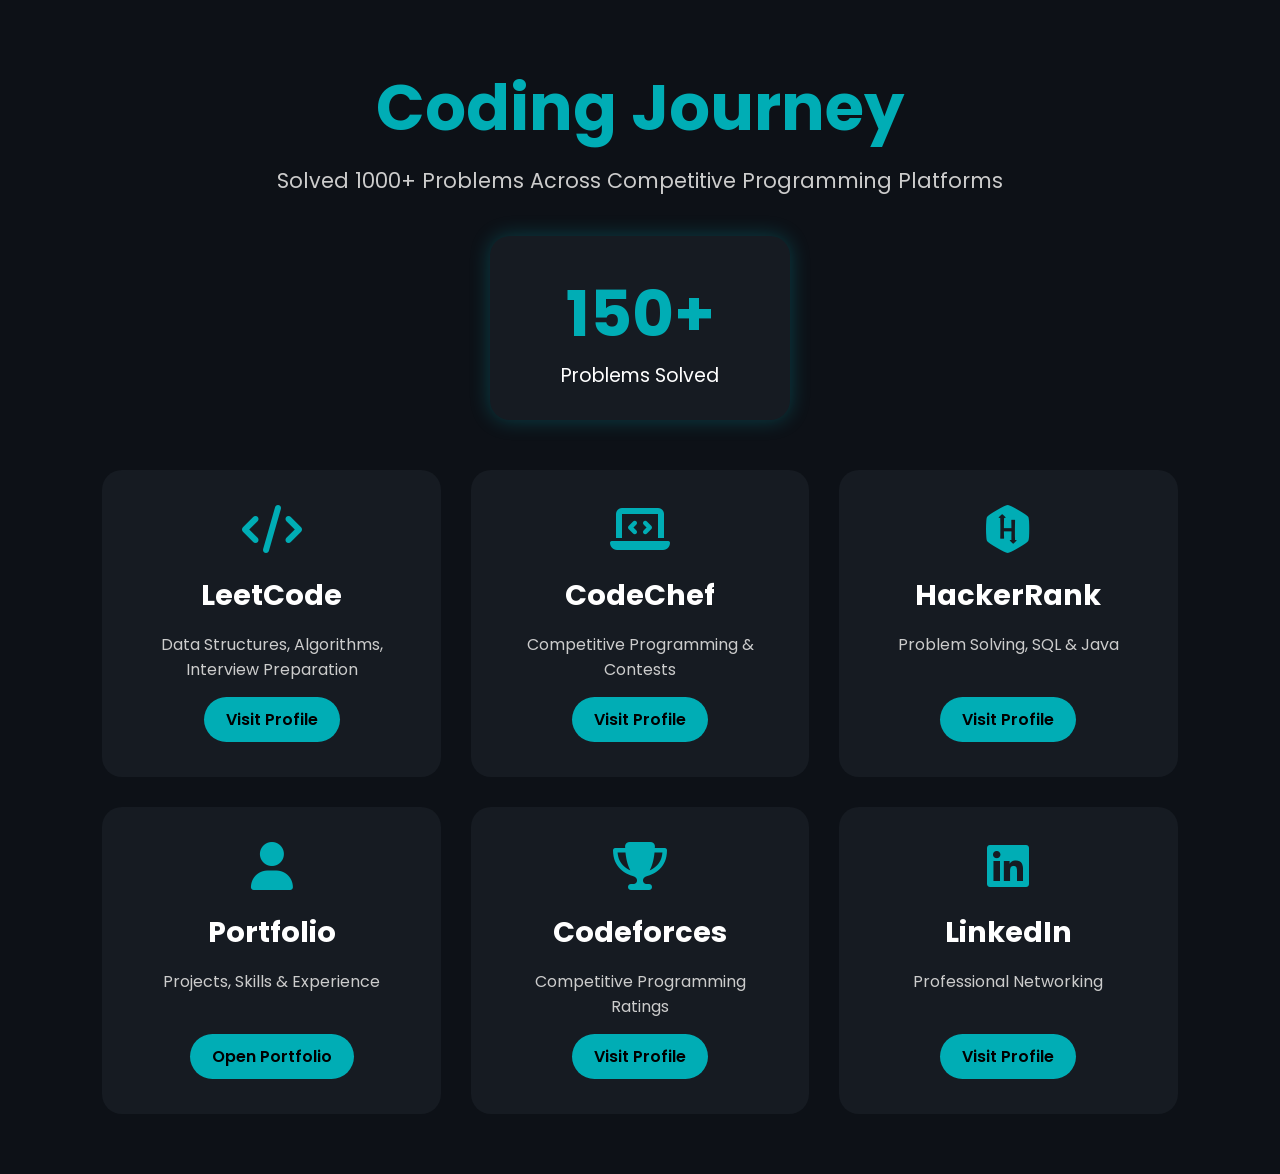
==== coding.html @ 4d541fc4 "competitive coding page added" ====
<!DOCTYPE html>
<html lang="en">
<head>
    <meta charset="UTF-8">
    <meta name="viewport" content="width=device-width, initial-scale=1.0">
    <title>Coding Profiles | Amar Shankar</title>

    <link rel="stylesheet" href="coding.css">

    <link rel="stylesheet"
    href="https://cdnjs.cloudflare.com/ajax/libs/font-awesome/6.7.2/css/all.min.css">
</head>
<body>

    <section class="coding">

        <h1 class="title">
            Coding Journey
        </h1>

        <p class="subtitle">
            Solved 1000+ Problems Across Competitive Programming Platforms
        </p>

        <div class="stats-box">
            <h2 id="counter">0</h2>
            <span>Problems Solved</span>
        </div>

        <div class="profiles-container">

            <!-- LeetCode -->
            <div class="profile-card">
                <i class="fa-solid fa-code"></i>
                <h2>LeetCode</h2>
                <p>Data Structures, Algorithms, Interview Preparation</p>

                <a href="https://leetcode.com/amarks444/"
                   target="_blank">
                    Visit Profile
                </a>
            </div>

            <!-- CodeChef -->
            <div class="profile-card">
                <i class="fa-solid fa-laptop-code"></i>
                <h2>CodeChef</h2>
                <p>Competitive Programming & Contests</p>

                <a href="https://www.codechef.com/users/amarks444"
                   target="_blank">
                    Visit Profile
                </a>
            </div>

            <!-- HackerRank -->
            <div class="profile-card">
                <i class="fa-brands fa-hackerrank"></i>
                <h2>HackerRank</h2>
                <p>Problem Solving, SQL & Java</p>

                <a href="https://www.hackerrank.com/amarks444"
                   target="_blank">
                    Visit Profile
                </a>
            </div>

            <!-- Portfolio -->
            <div class="profile-card">
                <i class="fa-solid fa-user"></i>
                <h2>Portfolio</h2>
                <p>Projects, Skills & Experience</p>

                <a href="index.html">
                    Open Portfolio
                </a>
            </div>

            <!-- Codeforces -->
            <div class="profile-card">
                <i class="fa-solid fa-trophy"></i>
                <h2>Codeforces</h2>
                <p>Competitive Programming Ratings</p>

                <a href="https://codeforces.com/profile/amarks444"
                   target="_blank">
                    Visit Profile
                </a>
            </div>

            <!-- LinkedIn -->
            <div class="profile-card">
                <i class="fa-brands fa-linkedin"></i>
                <h2>LinkedIn</h2>
                <p>Professional Networking</p>

                <a href="https://linkedin.com/in/amarks444"
                   target="_blank">
                    Visit Profile
                </a>
            </div>

        </div>

    </section>

    <script src="coding.js"></script>

</body>
</html>
---- coding.css ----
@import url('https://fonts.googleapis.com/css2?family=Poppins:wght@300;400;500;600;700&display=swap');

*{
    margin:0;
    padding:0;
    box-sizing:border-box;
    font-family:'Poppins',sans-serif;
}

body{
    background:#0d1117;
    color:white;
}

.coding{
    min-height:100vh;
    padding:60px 8%;
}

.title{
    text-align:center;
    font-size:4rem;
    color:#00adb5;
}

.subtitle{
    text-align:center;
    font-size:1.3rem;
    margin-top:10px;
    color:#ccc;
}

.stats-box{
    width:300px;
    margin:40px auto;
    text-align:center;
    background:#161b22;
    padding:30px;
    border-radius:20px;
    box-shadow:0 0 20px rgba(0,173,181,.3);
}

.stats-box h2{
    font-size:4rem;
    color:#00adb5;
}

.stats-box span{
    font-size:1.2rem;
}

.profiles-container{
    margin-top:50px;

    display:grid;
    grid-template-columns:
    repeat(auto-fit,minmax(280px,1fr));

    gap:30px;
}

.profile-card{
    background:#161b22;
    padding:35px;
    border-radius:20px;
    text-align:center;

    transition:0.4s;
}

.profile-card:hover{
    transform:translateY(-10px);
    box-shadow:0 0 25px rgba(0,173,181,.4);
}

.profile-card i{
    font-size:3rem;
    color:#00adb5;
}

.profile-card h2{
    margin-top:20px;
    font-size:1.8rem;
}

.profile-card p{
    margin:15px 0;
    color:#ccc;
    min-height:50px;
}

.profile-card a{
    display:inline-block;
    padding:10px 22px;
    border-radius:30px;
    background:#00adb5;
    color:black;
    text-decoration:none;
    font-weight:600;
}

.profile-card a:hover{
    background:white;
}

@media(max-width:768px){

    .title{
        font-size:2.8rem;
    }

    .stats-box{
        width:100%;
    }
}
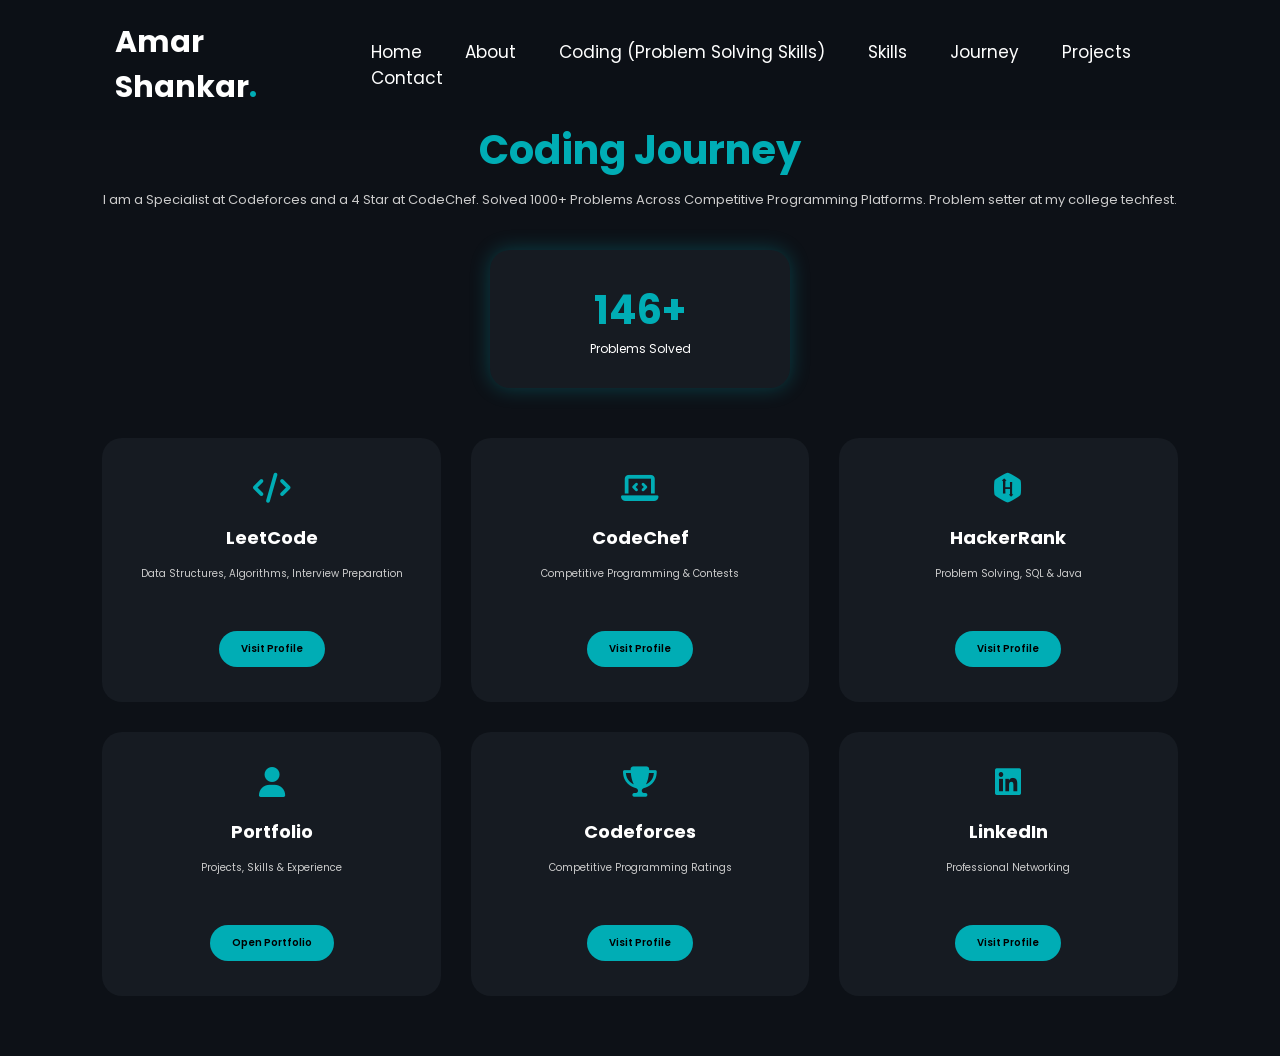
==== commit 9d11737d: "updated coding.html navbar" ====
--- a/coding.html
+++ b/coding.html
@@ -5,13 +5,37 @@
     <meta name="viewport" content="width=device-width, initial-scale=1.0">
     <title>Coding Profiles | Amar Shankar</title>
 
+    <!-- CSS -->
+    <link rel="stylesheet" href="style.css" />
     <link rel="stylesheet" href="coding.css">
 
     <link rel="stylesheet"
     href="https://cdnjs.cloudflare.com/ajax/libs/font-awesome/6.7.2/css/all.min.css">
 </head>
 <body>
+    <!-- trial navbarl -->
+    <!-- Scroll Progress -->
+    <div id="progress-bar"></div>
 
+    <!-- Header -->
+    <header class="header">
+        <a href="#" class="logo">Amar Shankar<span>.</span></a>
+
+        <nav class="navbar">
+            <a href="index.html#home" class="active">Home</a>
+            <a href="index.html#about">About</a>
+            <a href="coding.html">Coding (Problem Solving Skills)</a>
+            <a href="index.html#skills">Skills</a>
+            <a href="index.html#timeline">Journey</a>
+            <a href="index.html#projects">Projects</a>
+            <a href="index.html#contact">Contact</a>
+        </nav>
+
+        <div class="menu-btn">
+            <i class="fas fa-bars"></i>
+        </div>
+    </header>
+    <!-- trial navbarl -->
     <section class="coding">
 
         <h1 class="title">
@@ -19,7 +43,7 @@
         </h1>
 
         <p class="subtitle">
-            Solved 1000+ Problems Across Competitive Programming Platforms
+            I am a Specialist at Codeforces and a 4 Star at CodeChef. Solved 1000+ Problems Across Competitive Programming Platforms. Problem setter at my college techfest.
         </p>
 
         <div class="stats-box">
@@ -104,6 +128,8 @@
 
     </section>
 
+     <!-- JS -->
+    <script src="script.js"></script>
     <script src="coding.js"></script>
 
 </body>
--- a/style.css
+++ b/style.css
@@ -0,0 +1,517 @@
+/* =======================
+   GOOGLE FONT
+======================= */
+@import url('https://fonts.googleapis.com/css2?family=Poppins:wght@300;400;500;600;700;800&display=swap');
+
+/* =======================
+   RESET
+======================= */
+*{
+    margin:0;
+    padding:0;
+    box-sizing:border-box;
+    text-decoration:none;
+    border:none;
+    outline:none;
+    scroll-behavior:smooth;
+    font-family:'Poppins', sans-serif;
+}
+
+:root{
+    --bg-color:#0d1117;
+    --second-bg-color:#161b22;
+    --text-color:#ffffff;
+    --main-color:#00adb5;
+    --card-color:#1f2937;
+    --shadow:0 0 20px rgba(0,173,181,.3);
+}
+
+html{
+    font-size:62.5%;
+    overflow-x:hidden;
+}
+
+body{
+    background:var(--bg-color);
+    color:var(--text-color);
+}
+
+/* =======================
+   SCROLL BAR
+======================= */
+::-webkit-scrollbar{
+    width:10px;
+}
+
+::-webkit-scrollbar-track{
+    background:#111827;
+}
+
+::-webkit-scrollbar-thumb{
+    background:var(--main-color);
+    border-radius:20px;
+}
+
+/* =======================
+   PROGRESS BAR
+======================= */
+#progress-bar{
+    position:fixed;
+    top:0;
+    left:0;
+    width:0%;
+    height:4px;
+    background:var(--main-color);
+    z-index:9999;
+}
+
+/* =======================
+   HEADER
+======================= */
+.header{
+    position:fixed;
+    top:0;
+    left:0;
+    width:100%;
+    padding:2rem 9%;
+    background:rgba(13,17,23,0.9);
+    backdrop-filter:blur(12px);
+    display:flex;
+    justify-content:space-between;
+    align-items:center;
+    z-index:100;
+}
+
+.logo{
+    font-size:3rem;
+    color:white;
+    font-weight:700;
+}
+
+.logo span{
+    color:var(--main-color);
+}
+
+.navbar a{
+    font-size:1.7rem;
+    color:white;
+    margin-left:4rem;
+    transition:.3s ease;
+}
+
+.navbar a:hover,
+.navbar a.active{
+    color:var(--main-color);
+}
+
+.menu-btn{
+    display:none;
+    font-size:2.5rem;
+    color:white;
+    cursor:pointer;
+}
+
+/* =======================
+   COMMON SECTION
+======================= */
+section{
+    min-height:100vh;
+    padding:10rem 9% 2rem;
+}
+
+.heading{
+    text-align:center;
+    font-size:5rem;
+    margin-bottom:5rem;
+}
+
+.heading span{
+    color:var(--main-color);
+}
+
+/* =======================
+   HOME SECTION
+======================= */
+.home{
+    display:flex;
+    justify-content:center;
+    align-items:center;
+    gap:6rem;
+}
+
+.home-content h3{
+    font-size:3rem;
+    font-weight:600;
+}
+
+.home-content h1{
+    font-size:6rem;
+    font-weight:700;
+    line-height:1.2;
+}
+
+.typing-text{
+    color:var(--main-color);
+}
+
+.home-content p{
+    font-size:1.6rem;
+    line-height:1.8;
+    margin:2rem 0;
+    max-width:650px;
+}
+
+.home-img img{
+    width:32vw;
+    border-radius:50%;
+    box-shadow:0 0 30px rgba(0,173,181,.4);
+    transition:.4s ease;
+}
+
+.home-img img:hover{
+    transform:scale(1.05);
+}
+
+.social-icons{
+    display:flex;
+    gap:1.5rem;
+    margin:2rem 0;
+}
+
+.social-icons a{
+    width:45px;
+    height:45px;
+    border:2px solid var(--main-color);
+    border-radius:50%;
+    display:flex;
+    justify-content:center;
+    align-items:center;
+    color:var(--main-color);
+    font-size:2rem;
+    transition:.3s ease;
+}
+
+.social-icons a:hover{
+    background:var(--main-color);
+    color:black;
+    transform:translateY(-5px);
+}
+
+/* =======================
+   BUTTON
+======================= */
+.btn-group{
+    display:flex;
+    gap:2rem;
+}
+
+.btn{
+    display:inline-block;
+    padding:1.2rem 3rem;
+    background:var(--main-color);
+    border-radius:40px;
+    font-size:1.6rem;
+    color:black;
+    font-weight:600;
+    transition:.3s ease;
+}
+
+.btn:hover{
+    transform:translateY(-5px);
+    box-shadow:var(--shadow);
+}
+
+.secondary{
+    background:transparent;
+    border:2px solid var(--main-color);
+    color:var(--main-color);
+}
+
+/* =======================
+   ABOUT
+======================= */
+.about{
+    display:flex;
+    justify-content:center;
+    align-items:center;
+    gap:6rem;
+    background:var(--second-bg-color);
+}
+
+.about-img img{
+    width:30vw;
+    border-radius:2rem;
+}
+
+.about-content h3{
+    font-size:3rem;
+}
+
+.about-content p{
+    font-size:1.6rem;
+    margin:2rem 0 3rem;
+    line-height:1.8;
+}
+
+/* =======================
+   SKILLS
+======================= */
+.skills-container{
+    display:grid;
+    grid-template-columns:repeat(2,1fr);
+    gap:3rem;
+}
+
+.skill-box{
+    background:var(--card-color);
+    padding:2rem;
+    border-radius:1rem;
+}
+
+.skill-box span{
+    font-size:1.8rem;
+    display:block;
+    margin-bottom:1rem;
+}
+
+.progress{
+    width:100%;
+    height:15px;
+    background:#374151;
+    border-radius:20px;
+    overflow:hidden;
+}
+
+.progress-bar{
+    height:100%;
+    background:var(--main-color);
+    text-align:right;
+    padding-right:10px;
+    font-size:1rem;
+    color:black;
+    font-weight:bold;
+}
+
+.java{width:80%;}
+.html{width:90%;}
+.css{width:85%;}
+.js{width:75%;}
+.sql{width:80%;}
+.spring{width:70%;}
+
+/* =======================
+   TIMELINE
+======================= */
+.timeline{
+    background:var(--second-bg-color);
+}
+
+.timeline-container{
+    display:grid;
+    grid-template-columns:repeat(auto-fit,minmax(280px,1fr));
+    gap:3rem;
+}
+
+.timeline-box{
+    background:var(--card-color);
+    padding:3rem;
+    border-radius:1.5rem;
+    transition:.3s ease;
+}
+
+.timeline-box:hover{
+    transform:translateY(-10px);
+    box-shadow:var(--shadow);
+}
+
+.timeline-box h3{
+    font-size:2.4rem;
+    color:var(--main-color);
+}
+
+.timeline-box p{
+    font-size:1.5rem;
+    margin-top:1rem;
+}
+
+/* =======================
+   PROJECTS
+======================= */
+.project-container{
+    display:grid;
+    grid-template-columns:repeat(auto-fit,minmax(280px,1fr));
+    gap:3rem;
+}
+
+.project-card{
+    background:var(--card-color);
+    padding:4rem 3rem;
+    text-align:center;
+    border-radius:2rem;
+    transition:.3s ease;
+}
+
+.project-card:hover{
+    transform:translateY(-10px);
+    box-shadow:var(--shadow);
+}
+
+.project-card i{
+    font-size:5rem;
+    color:var(--main-color);
+}
+
+.project-card h3{
+    font-size:2.4rem;
+    margin:2rem 0;
+}
+
+.project-card p{
+    font-size:1.5rem;
+    line-height:1.8;
+}
+
+/* =======================
+   CONTACT
+======================= */
+.contact form{
+    max-width:80rem;
+    margin:1rem auto;
+    text-align:center;
+}
+
+.input-box{
+    display:flex;
+    justify-content:space-between;
+    flex-wrap:wrap;
+}
+
+.input-box input,
+.contact textarea{
+    width:100%;
+    padding:1.5rem;
+    font-size:1.6rem;
+    color:white;
+    background:var(--card-color);
+    border-radius:1rem;
+    margin:.7rem 0;
+}
+
+.input-box input{
+    width:49%;
+}
+
+.contact textarea{
+    resize:none;
+}
+
+/* =======================
+   FOOTER
+======================= */
+.footer{
+    text-align:center;
+    padding:2rem;
+    background:#111827;
+}
+
+.footer p{
+    font-size:1.5rem;
+}
+
+/* =======================
+   RESPONSIVE
+======================= */
+@media(max-width:991px){
+
+    html{
+        font-size:55%;
+    }
+
+    .header{
+        padding:2rem 5%;
+    }
+
+    section{
+        padding:10rem 5% 2rem;
+    }
+}
+
+@media(max-width:768px){
+
+    .menu-btn{
+        display:block;
+    }
+
+    .navbar{
+        position:absolute;
+        top:100%;
+        left:-100%;
+        width:100%;
+        background:#161b22;
+        padding:2rem;
+        transition:.3s ease;
+        display:flex;
+        flex-direction:column;
+    }
+
+    .navbar.active{
+        left:0;
+    }
+
+    .navbar a{
+        margin:1.5rem 0;
+        display:block;
+    }
+
+    .home,
+    .about{
+        flex-direction:column;
+        text-align:center;
+    }
+
+    .home-img img,
+    .about-img img{
+        width:70vw;
+    }
+
+    .skills-container{
+        grid-template-columns:1fr;
+    }
+
+    .input-box input{
+        width:100%;
+    }
+}
+
+@media(max-width:450px){
+
+    html{
+        font-size:50%;
+    }
+
+    .heading{
+        font-size:4rem;
+    }
+}
+
+/* =======================
+   SCROLL ANIMATION
+======================= */
+
+.home-content,
+.home-img,
+.about-content,
+.about-img,
+.skill-box,
+.timeline-box,
+.project-card,
+.contact form{
+    opacity:0;
+    transform:translateY(40px);
+    transition:all 1s ease;
+}
+
+.show{
+    opacity:1 !important;
+    transform:translateY(0) !important;
+}
--- a/coding.css
+++ b/coding.css
@@ -18,6 +18,7 @@
 }
 
 .title{
+    padding-top: 60px;
     text-align:center;
     font-size:4rem;
     color:#00adb5;
